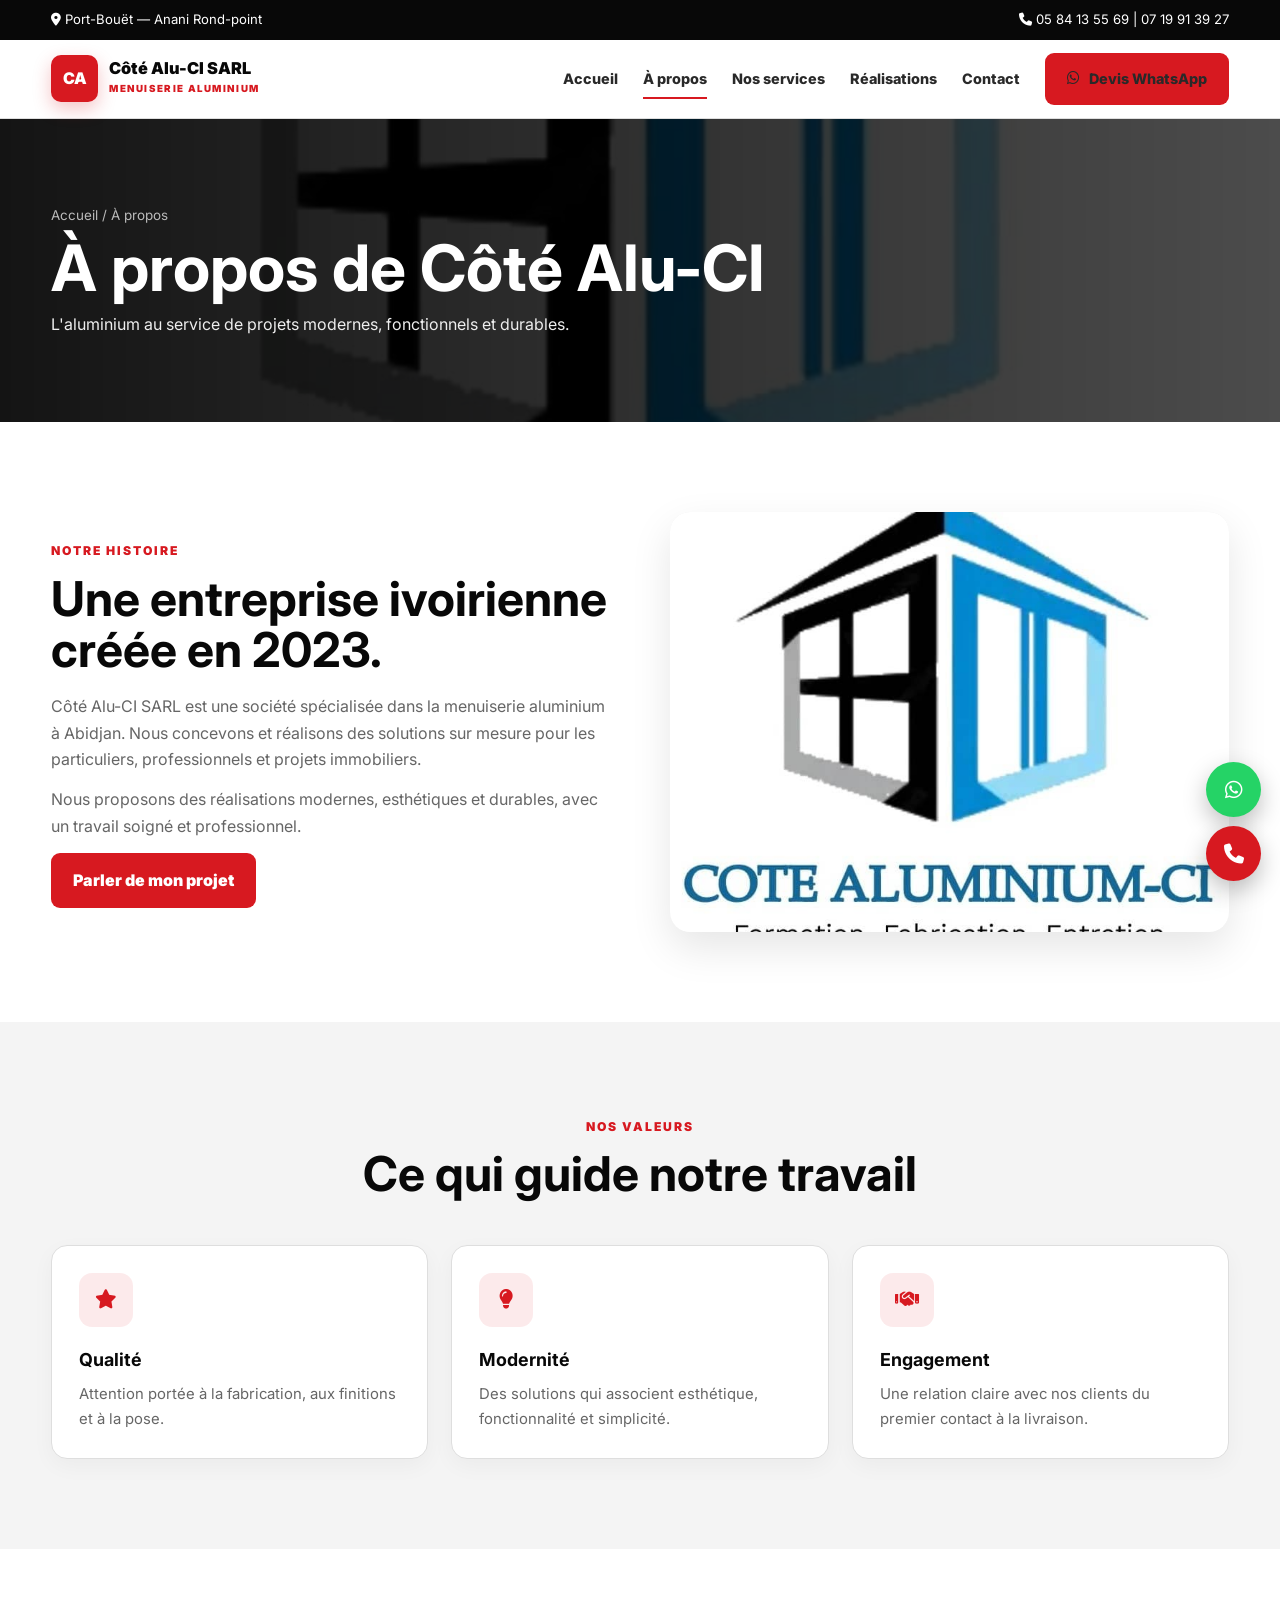
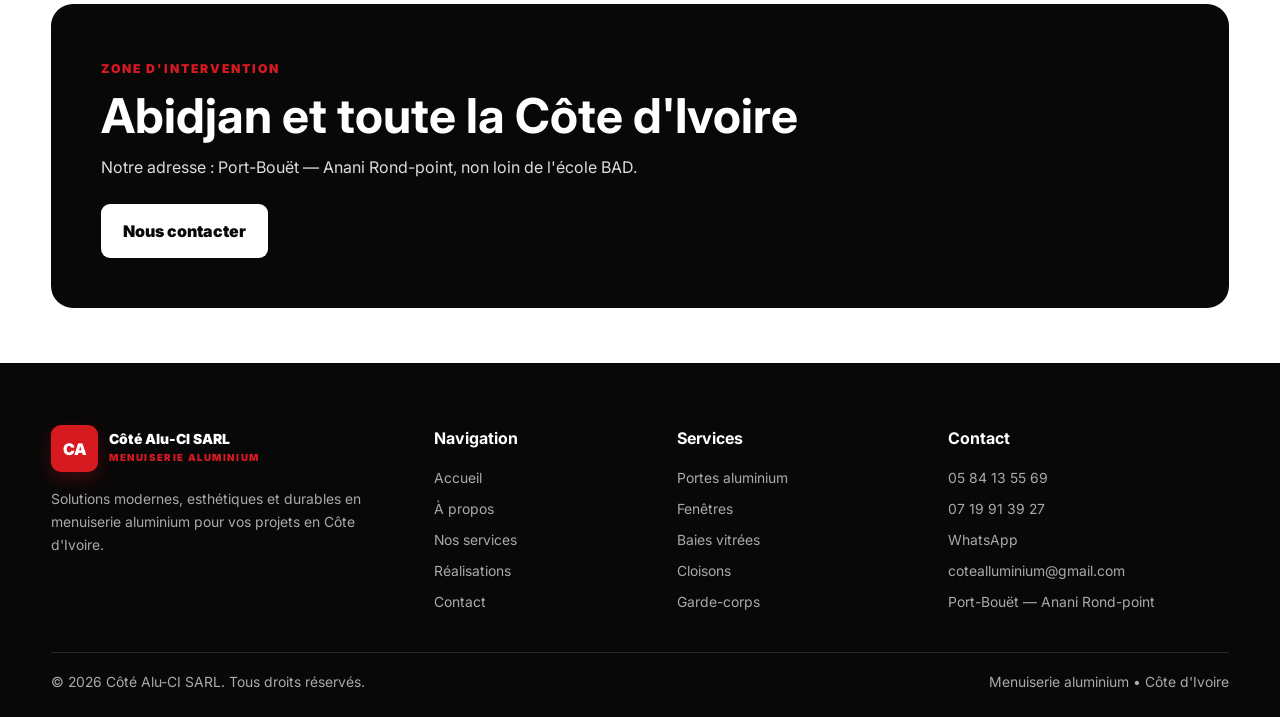
==== a-propos.html @ 387f0990 "V1 ma first commit" ====
<!DOCTYPE html>
<html lang="fr">
<head>
    <!-- ==========================================================
         CONFIGURATION GÉNÉRALE DE LA PAGE
         ========================================================== -->
    <!-- Encodage des caractères -->
    <meta charset="UTF-8">
    <!-- Adaptation de la page aux mobiles et tablettes -->
    <meta name="viewport" content="width=device-width, initial-scale=1.0">
    <!-- Couleur du navigateur sur mobile -->
    <meta name="theme-color" content="#d71920">
    <!-- ==========================================================
         FAVICON / LOGO DU SITE
         ========================================================== -->
    <link rel="icon" href="Images/LOGO.jpeg" type="image/jpeg">
    <!-- ==========================================================
         POLICE GOOGLE : INTER
         ========================================================== -->
    <link rel="preconnect" href="https://fonts.googleapis.com">
    <link rel="preconnect" href="https://fonts.gstatic.com" crossorigin>
    <link
        href="https://fonts.googleapis.com/css2?family=Inter:wght@400;500;600;700;800;900&display=swap"
        rel="stylesheet">
    <!-- ==========================================================
         FONT AWESOME
         Bibliothèque d'icônes utilisée sur le site
         ========================================================== -->
    <link
        rel="stylesheet"
        href="https://cdnjs.cloudflare.com/ajax/libs/font-awesome/6.5.2/css/all.min.css">
    <!-- ==========================================================
         AOS
         Bibliothèque utilisée pour les animations au défilement
         ========================================================== -->
    <link
        rel="stylesheet"
        href="https://unpkg.com/aos@2.3.4/dist/aos.css">
    <!-- ==========================================================
         FEUILLE DE STYLE PRINCIPALE
         ========================================================== -->
    <link rel="stylesheet" href="css/style.css">
    <!-- ==========================================================
         TITRE ET INFORMATIONS SEO
         ========================================================== -->
    <title>À propos | Côté Alu-CI SARL</title>
    <meta
        name="description"
        content="Découvrez Côté Alu-CI SARL, son savoir-faire et ses engagements.">
    <link
        rel="canonical"
        href="https://www.cotealu-ci.com/a-propos.html">
</head>
<body>
    <!-- ==========================================================
         HEADER / EN-TÊTE DU SITE
         ========================================================== -->
    <header>
        <!-- ======================================================
             BARRE SUPÉRIEURE
             Adresse et coordonnées téléphoniques
             ====================================================== -->
        <div class="topbar">
            <div class="container">
                <!-- Adresse de l'entreprise -->
                <span>
                    <i class="fa-solid fa-location-dot"></i>
                    Port-Bouët — Anani Rond-point
                </span>
                <!-- Numéros de téléphone -->
                <span>
                    <i class="fa-solid fa-phone"></i>
                    05 84 13 55 69 | 07 19 91 39 27
                </span>
            </div>
        </div>
        <!-- ======================================================
             MENU DE NAVIGATION PRINCIPAL
             ====================================================== -->
        <nav class="navbar">
            <div class="container nav-wrap">
                <!-- =================================================
                     LOGO DE L'ENTREPRISE
                     ================================================= -->
                <a class="logo" href="index.html">
                    <!-- Symbole du logo -->
                    <div class="logo-mark">
                        CA
                    </div>
                    <!-- Nom et activité de l'entreprise -->
                    <div class="logo-text">
                        <span>
                            Côté Alu-CI SARL
                        </span>
                        <small>
                            MENUISERIE ALUMINIUM
                        </small>
                    </div>
                </a>
                <!-- =================================================
                     BOUTON DU MENU MOBILE
                     ================================================= -->
                <button
                    class="menu-toggle"
                    type="button"
                    aria-label="Ouvrir le menu"
                    aria-expanded="false">
                    <i class="fa-solid fa-bars"></i>
                </button>
                <!-- =================================================
                     LIENS DE NAVIGATION
                     ================================================= -->
                <div class="nav-links">
                    <!-- Lien vers l'accueil -->
                    <a class="" href="index.html">
                        Accueil
                    </a>
                    <!-- Page actuelle -->
                    <a class="active" href="a-propos.html">
                        À propos
                    </a>
                    <!-- Lien vers les services -->
                    <a class="" href="services.html">
                        Nos services
                    </a>
                    <!-- Lien vers les réalisations -->
                    <a class="" href="realisations.html">
                        Réalisations
                    </a>
                    <!-- Lien vers la page contact -->
                    <a class="" href="contact.html">
                        Contact
                    </a>
                    <!-- Bouton de contact WhatsApp -->
                    <a
                        class="btn btn-red"
                        href="https://wa.me/2250719913927"
                        target="_blank"
                        rel="noopener">
                        <i class="fa-brands fa-whatsapp"></i>
                        Devis WhatsApp
                    </a>
                </div>
            </div>
        </nav>
    </header>
    <!-- ==========================================================
         HERO / BANNIÈRE DE LA PAGE À PROPOS
         ========================================================== -->
    <section class="page-hero">
        <div class="container">
            <!-- Fil d'Ariane -->
            <div class="breadcrumb">
                Accueil / À propos
            </div>
            <!-- Titre principal -->
            <h1 data-aos="fade-up">
                À propos de Côté Alu-CI
            </h1>
            <!-- Sous-titre -->
            <p data-aos="fade-up">
                L'aluminium au service de projets modernes,
                fonctionnels et durables.
            </p>
        </div>
    </section>
    <!-- ==========================================================
         SECTION : NOTRE HISTOIRE
         ========================================================== -->
    <section class="section">
        <div class="container split">
            <!-- ==================================================
                 PRÉSENTATION DE L'ENTREPRISE
                 Animation depuis la droite
                 ================================================== -->
            <div data-aos="fade-right">
                <!-- Petit titre -->
                <div class="eyebrow">
                    Notre histoire
                </div>
                <!-- Titre de la section -->
                <h2>
                    Une entreprise ivoirienne créée en 2023.
                </h2>
                <!-- Premier paragraphe -->
                <p>
                    Côté Alu-CI SARL est une société spécialisée
                    dans la menuiserie aluminium à Abidjan.
                    Nous concevons et réalisons des solutions
                    sur mesure pour les particuliers,
                    professionnels et projets immobiliers.
                </p>
                <!-- Deuxième paragraphe -->
                <p>
                    Nous proposons des réalisations modernes,
                    esthétiques et durables, avec un travail
                    soigné et professionnel.
                </p>
                <!-- Bouton WhatsApp -->
                <a
                    class="btn btn-red"
                    href="https://wa.me/2250719913927"
                    target="_blank"
                    rel="noopener">
                    Parler de mon projet
                </a>
            </div>
            <!-- ==================================================
                 VISUEL / LOGO DE L'ENTREPRISE
                 Animation depuis la gauche
                 ================================================== -->
            <div
                class="visual-card"
                data-aos="fade-left">
                <img
                    src="Images/LOGO.jpeg"
                    alt="Côté Alu-CI SARL">
            </div>
        </div>
    </section>
    <!-- ==========================================================
         SECTION : NOS VALEURS
         ========================================================== -->
    <section class="section bg-light">
        <div class="container">
            <!-- ==================================================
                 TITRE DE LA SECTION
                 ================================================== -->
            <div class="section-head">
                <div class="eyebrow">
                    Nos valeurs
                </div>
                <h2>
                    Ce qui guide notre travail
                </h2>
            </div>
            <!-- ==================================================
                 GRILLE DES TROIS VALEURS
                 ================================================== -->
            <div class="grid-3">
                <!-- =================================================
                     VALEUR 1 : QUALITÉ
                     ================================================= -->
                <div class="card">
                    <!-- Icône -->
                    <div class="icon-box">
                        <i class="fa-solid fa-star"></i>
                    </div>
                    <!-- Titre -->
                    <h3>
                        Qualité
                    </h3>
                    <!-- Description -->
                    <p>
                        Attention portée à la fabrication,
                        aux finitions et à la pose.
                    </p>
                </div>
                <!-- =================================================
                     VALEUR 2 : MODERNITÉ
                     ================================================= -->
                <div class="card">
                    <!-- Icône -->
                    <div class="icon-box">
                        <i class="fa-solid fa-lightbulb"></i>
                    </div>
                    <!-- Titre -->
                    <h3>
                        Modernité
                    </h3>
                    <!-- Description -->
                    <p>
                        Des solutions qui associent esthétique,
                        fonctionnalité et simplicité.
                    </p>
                </div>
                <!-- =================================================
                     VALEUR 3 : ENGAGEMENT
                     ================================================= -->
                <div class="card">
                    <!-- Icône -->
                    <div class="icon-box">
                        <i class="fa-solid fa-handshake"></i>
                    </div>
                    <!-- Titre -->
                    <h3>
                        Engagement
                    </h3>
                    <!-- Description -->
                    <p>
                        Une relation claire avec nos clients
                        du premier contact à la livraison.
                    </p>
                </div>
            </div>
        </div>
    </section>
    <!-- ==========================================================
         SECTION : ZONE D'INTERVENTION
         ========================================================== -->
    <section class="section-sm">
        <div class="container">
            <div class="cta">
                <!-- Petit titre -->
                <div class="eyebrow">
                    Zone d'intervention
                </div>
                <!-- Titre -->
                <h2>
                    Abidjan et toute la Côte d'Ivoire
                </h2>
                <!-- Adresse -->
                <p>
                    Notre adresse : Port-Bouët — Anani Rond-point,
                    non loin de l'école BAD.
                </p>
                <!-- Bouton vers la page contact -->
                <a
                    class="btn btn-white"
                    href="contact.html">
                    Nous contacter
                </a>
            </div>
        </div>
    </section>
    <!-- ==========================================================
         FOOTER DU SITE
         ========================================================== -->
    <footer class="footer">
        <div class="container">
            <div class="footer-grid">
                <!-- =================================================
                     INFORMATIONS SUR L'ENTREPRISE
                     ================================================= -->
                <div>
                    <!-- Logo du footer -->
                    <div
                        class="logo"
                        style="margin-bottom:16px">
                        <div class="logo-mark">
                            CA
                        </div>
                        <div class="logo-text">
                            <span>
                                Côté Alu-CI SARL
                            </span>
                            <small>
                                MENUISERIE ALUMINIUM
                            </small>
                        </div>
                    </div>
                    <!-- Description de l'entreprise -->
                    <p>
                        Solutions modernes, esthétiques et durables
                        en menuiserie aluminium pour vos projets
                        en Côte d'Ivoire.
                    </p>
                </div>
                <!-- =================================================
                     NAVIGATION DU FOOTER
                     ================================================= -->
                <div>
                    <h3>
                        Navigation
                    </h3>
                    <div class="footer-links">
                        <a href="index.html">
                            Accueil
                        </a>
                        <a href="a-propos.html">
                            À propos
                        </a>
                        <a href="services.html">
                            Nos services
                        </a>
                        <a href="realisations.html">
                            Réalisations
                        </a>
                        <a href="contact.html">
                            Contact
                        </a>
                    </div>
                </div>
                <!-- =================================================
                     SERVICES DU FOOTER
                     ================================================= -->
                <div>
                    <h3>
                        Services
                    </h3>
                    <div class="footer-links">
                        <a href="services.html">
                            Portes aluminium
                        </a>
                        <a href="services.html">
                            Fenêtres
                        </a>
                        <a href="services.html">
                            Baies vitrées
                        </a>
                        <a href="services.html">
                            Cloisons
                        </a>
                        <a href="services.html">
                            Garde-corps
                        </a>
                    </div>
                </div>
                <!-- =================================================
                     INFORMATIONS DE CONTACT
                     ================================================= -->
                <div>
                    <h3>
                        Contact
                    </h3>
                    <div class="footer-links">
                        <!-- Téléphone 1 -->
                        <a href="tel:+2250584135569">
                            05 84 13 55 69
                        </a>
                        <!-- Téléphone 2 -->
                        <a href="tel:+2250719913927">
                            07 19 91 39 27
                        </a>
                        <!-- WhatsApp -->
                        <a
                            href="https://wa.me/2250719913927"
                            target="_blank"
                            rel="noopener">
                            WhatsApp
                        </a>
                        <!-- Adresse email -->
                        <a href="mailto:cotealluminium@gmail.com">
                            cotealluminium@gmail.com
                        </a>
                        <!-- Adresse physique -->
                        <span>
                            Port-Bouët — Anani Rond-point
                        </span>
                    </div>
                </div>
            </div>
            <!-- ==================================================
                 COPYRIGHT ET INFORMATIONS COMPLÉMENTAIRES
                 ================================================== -->
            <div class="footer-bottom">
                <!-- Copyright dynamique -->
                <span>
                    ©
                    <span data-year></span>
                    Côté Alu-CI SARL.
                    Tous droits réservés.
                </span>
                <!-- Activité -->
                <span>
                    Menuiserie aluminium • Côte d'Ivoire
                </span>
            </div>
        </div>
    </footer>
    <!-- ==========================================================
         BOUTONS FLOTTANTS
         ========================================================== -->
    <div class="float-actions">
        <!-- ======================================================
             BOUTON WHATSAPP FLOTTANT
             ====================================================== -->
        <a
            class="float-btn whatsapp"
            href="https://wa.me/2250719913927"
            target="_blank"
            rel="noopener"
            aria-label="WhatsApp">
            <i class="fa-brands fa-whatsapp"></i>
        </a>
        <!-- ======================================================
             BOUTON TÉLÉPHONE FLOTTANT
             ====================================================== -->
        <a
            class="float-btn phone"
            href="tel:+2250719913927"
            aria-label="Appeler">
            <i class="fa-solid fa-phone"></i>
        </a>
    </div>
    <!-- ==========================================================
         SCRIPTS JAVASCRIPT
         ========================================================== -->
    <!-- Bibliothèque AOS pour les animations -->
    <script src="https://unpkg.com/aos@2.3.4/dist/aos.js"></script>
    <!-- JavaScript principal du site -->
    <script src="js/app.js"></script>
</body>
</html>
---- css/style.css ----
/* ==========================================================
   VARIABLES GLOBALES
   ========================================================== */
:root{
  --red:#d71920;
  --red-dark:#a80f15;
  --red-light:#ef3b42;
  --black:#080808;
  --black-2:#111111;
  --white:#ffffff;
  --gray:#f4f4f4;
  --gray-2:#e9e9e9;
  --text:#222222;
  --muted:#666666;
  --border:#dedede;
  --shadow:0 16px 40px rgba(0,0,0,.10);
  --radius:16px;
  --transition:.28s ease;
}

/* ==========================================================
   RÉINITIALISATION ET STYLES GÉNÉRAUX
   ========================================================== */
*{margin:0;padding:0;box-sizing:border-box}
html{scroll-behavior:smooth}
body{
  font-family:Inter,Arial,sans-serif;color:var(--text);background:var(--white);
  line-height:1.65;overflow-x:hidden
}

/* Images */
img{max-width:100%;display:block}

/* Liens */
a{text-decoration:none;color:inherit}

/* Champs de formulaire et boutons */
button,input,textarea,select{font:inherit}

/* Conteneur principal */
.container{width:min(1180px,92%);margin:auto}

/* Espacement des sections */
.section{padding:90px 0}
.section-sm{padding:55px 0}

/* Arrière-plan gris clair */
.bg-light{background:var(--gray)}

/* Alignement centré */
.text-center{text-align:center}

/* ==========================================================
   PETITS TITRES / EYEBROW
   ========================================================== */
.eyebrow{
  display:inline-block;color:var(--red);font-size:.76rem;font-weight:900;
  text-transform:uppercase;letter-spacing:2px
}

/* ==========================================================
   EN-TÊTE DES SECTIONS
   ========================================================== */
.section-head{max-width:760px;margin:0 auto 45px;text-align:center}
.section-head h2{
  color:var(--black);font-size:clamp(2rem,4vw,3rem);line-height:1.08;margin:10px 0 14px
}
.section-head p{color:var(--muted)}

/* ==========================================================
   BARRE SUPÉRIEURE
   ========================================================== */
.topbar{background:var(--black);color:#fff;padding:9px 0;font-size:.82rem}
.topbar .container{display:flex;justify-content:space-between;gap:20px}

/* ==========================================================
   BARRE DE NAVIGATION
   ========================================================== */
.navbar{
  position:sticky;top:0;z-index:1000;background:rgba(255,255,255,.97);
  border-bottom:1px solid var(--border);backdrop-filter:blur(12px)
}

/* Conteneur de navigation */
.nav-wrap{height:78px;display:flex;align-items:center;justify-content:space-between}

/* ==========================================================
   LOGO
   ========================================================== */
.logo{display:flex;align-items:center;gap:11px;font-weight:900;color:var(--black)}
.logo img{width:48px;height:48px;object-fit:contain;border-radius:8px}

/* Carré rouge contenant les initiales CA */
.logo-mark{
  width:47px;height:47px;border-radius:10px;background:var(--red);color:#fff;
  display:grid;place-items:center;font-weight:950;box-shadow:0 7px 18px rgba(215,25,32,.25)
}

/* Texte du logo */
.logo-text span{display:block;font-size:1.02rem;line-height:1.1}
.logo-text small{display:block;color:var(--red);font-size:.61rem;letter-spacing:1.3px;margin-top:3px}

/* ==========================================================
   LIENS DE NAVIGATION
   ========================================================== */
.nav-links{display:flex;align-items:center;gap:25px}
.nav-links a{font-size:.9rem;font-weight:800;color:#292929;position:relative}

/* Soulignement animé des liens */
.nav-links a::after{
  content:"";position:absolute;left:0;bottom:-8px;width:0;height:2px;background:var(--red);transition:var(--transition)
}

/* État actif et survol */
.nav-links a:hover::after,.nav-links a.active::after{width:100%}

/* Bouton du menu mobile */
.menu-toggle{display:none;border:0;background:transparent;color:var(--black);font-size:1.5rem}

/* ==========================================================
   BOUTONS
   ========================================================== */
.btn{
  display:inline-flex;align-items:center;justify-content:center;gap:9px;
  padding:13px 21px;border-radius:9px;border:1px solid transparent;
  font-weight:900;transition:var(--transition);cursor:pointer
}

/* Bouton rouge */
.btn-red{background:var(--red);color:#fff}
.btn-red:hover{background:var(--red-dark);transform:translateY(-2px)}

/* Bouton noir */
.btn-black{background:var(--black);color:#fff}
.btn-black:hover{background:#2a2a2a;transform:translateY(-2px)}

/* Bouton avec contour blanc */
.btn-outline{border-color:#fff;color:#fff}
.btn-outline:hover{background:#fff;color:var(--black)}

/* Bouton blanc */
.btn-white{background:#fff;color:var(--black)}

/* ==========================================================
   SECTION HERO / BANNIÈRE PRINCIPALE
   ========================================================== */
.hero{
  min-height:calc(100vh - 87px);display:flex;align-items:center;color:#fff;
  background:
    linear-gradient(90deg,rgba(0,0,0,.94) 0%,rgba(0,0,0,.78) 52%,rgba(0,0,0,.43) 100%),
    url('../Images/LOGO.jpeg') center/cover no-repeat;
  background-color:var(--black)
}

/* Contenu de la bannière */
.hero-content{max-width:800px;padding:90px 0}

/* Titre principal */
.hero h1{font-size:clamp(2.5rem,6vw,5.2rem);line-height:1.01;letter-spacing:-2px;margin:12px 0 22px}

/* Mise en évidence du texte du titre */
.hero h1 span{color:var(--red-light)}

/* Texte descriptif */
.hero p{font-size:1.08rem;color:#eee;max-width:680px}

/* Boutons du hero */
.hero-actions{display:flex;flex-wrap:wrap;gap:12px;margin-top:30px}

/* Badges du hero */
.hero-badges{display:flex;flex-wrap:wrap;gap:10px;margin-top:28px}

/* Style des badges */
.badge{border:1px solid rgba(255,255,255,.24);background:rgba(255,255,255,.07);border-radius:999px;padding:7px 12px;font-size:.78rem}

/* ==========================================================
   HERO DES PAGES INTERNES
   ========================================================== */
.page-hero{
  padding:85px 0;color:#fff;background:
  linear-gradient(90deg,rgba(0,0,0,.92),rgba(0,0,0,.70)),
  url('../Images/LOGO.jpeg') center/cover no-repeat;background-color:var(--black)
}

/* Titre des pages internes */
.page-hero h1{font-size:clamp(2.3rem,5vw,4rem);line-height:1.05;margin:8px 0 10px}

/* Description */
.page-hero p{color:#eee;max-width:680px}

/* Fil d'Ariane */
.breadcrumb{color:#bbb;font-size:.84rem}

/* ==========================================================
   CARTES DE CONTENU
   ========================================================== */
.cards{display:grid;grid-template-columns:repeat(3,1fr);gap:23px}
.grid-3{display:grid;grid-template-columns:repeat(3,1fr);gap:23px}

/* Carte */
.card{
  background:#fff;border:1px solid var(--border);border-radius:var(--radius);
  padding:27px;box-shadow:0 7px 22px rgba(0,0,0,.04);transition:var(--transition)
}

/* Animation au survol */
.card:hover{transform:translateY(-6px);box-shadow:var(--shadow)}

/* Icône des cartes */
.icon-box{
  width:54px;height:54px;border-radius:13px;background:rgba(215,25,32,.09);
  color:var(--red);display:grid;place-items:center;font-size:1.2rem;margin-bottom:18px
}

/* Titre des cartes */
.card h3{color:var(--black);font-size:1.12rem;margin-bottom:8px}

/* Texte des cartes */
.card p{color:var(--muted);font-size:.93rem}

/* ==========================================================
   SECTION STATISTIQUES
   ========================================================== */
.stats{background:var(--red);color:#fff}
.stats-grid{display:grid;grid-template-columns:repeat(4,1fr);gap:15px}
.stat{text-align:center;padding:18px}

/* Chiffre principal */
.stat strong{display:block;font-size:2.25rem;line-height:1;color:#fff}

/* Libellé de la statistique */
.stat span{font-size:.85rem;color:#fff}

/* ==========================================================
   SECTION AVEC DEUX COLONNES
   ========================================================== */
.split{display:grid;grid-template-columns:1fr 1fr;gap:60px;align-items:center}

/* Titre */
.split h2{font-size:clamp(2rem,4vw,3rem);line-height:1.08;color:var(--black);margin:10px 0 17px}

/* Paragraphes */
.split p{color:var(--muted);margin-bottom:14px}

/* Liste avec icônes */
.check-list{display:grid;gap:11px;margin:22px 0}
.check-list li{display:flex;gap:10px}
.check-list i{color:var(--red);margin-top:5px}

/* ==========================================================
   VISUEL PRINCIPAL
   ========================================================== */
.visual-card{border-radius:20px;overflow:hidden;background:#eee;box-shadow:var(--shadow)}
.visual-card img{width:100%;aspect-ratio:4/3;object-fit:cover}

/* ==========================================================
   CARTES DES SERVICES
   ========================================================== */
.service-card{padding:0;overflow:hidden}
.service-card img{width:100%;aspect-ratio:16/10;object-fit:cover;background:#eee}
.service-card .body{padding:23px}

/* ==========================================================
   GALERIE DES RÉALISATIONS
   ========================================================== */
.gallery{display:grid;grid-template-columns:repeat(3,1fr);gap:15px}

/* Élément individuel de la galerie */
.gallery-item{position:relative;overflow:hidden;border-radius:14px;background:#eee;cursor:pointer}

/* Image de la galerie */
.gallery-item img{width:100%;aspect-ratio:4/3;object-fit:cover;transition:.45s}

/* Zoom de l'image au survol */
.gallery-item:hover img{transform:scale(1.06)}

/* Légende de l'image */
.gallery-caption{
  position:absolute;left:0;right:0;bottom:0;padding:32px 15px 13px;
  color:#fff;font-weight:850;background:linear-gradient(transparent,rgba(0,0,0,.78))
}

/* ==========================================================
   BLOC D'APPEL À L'ACTION
   ========================================================== */
.cta{background:var(--black);color:#fff;border-radius:22px;padding:50px}

/* Titre du CTA */
.cta h2{font-size:clamp(2rem,4vw,3rem);line-height:1.08;margin:9px 0 12px}

/* Texte du CTA */
.cta p{max-width:720px;color:#ddd;margin-bottom:24px}

/* ==========================================================
   SECTION CONTACT
   ========================================================== */
.contact-grid{display:grid;grid-template-columns:.82fr 1.18fr;gap:30px}

/* Liste des coordonnées */
.contact-list{display:grid;gap:14px}

/* Élément individuel de contact */
.contact-item{
  display:flex;gap:14px;padding:17px;border:1px solid var(--border);
  border-radius:14px;background:#fff
}

/* Icône du contact */
.contact-item .icon-box{margin:0;flex:none;width:44px;height:44px}

/* Titre du contact */
.contact-item h4{color:var(--black);margin-bottom:2px}

/* Informations de contact */
.contact-item p,.contact-item a{font-size:.89rem;color:var(--muted)}

/* ==========================================================
   FORMULAIRE
   ========================================================== */
.form-card{padding:30px;border:1px solid var(--border);border-radius:18px;background:#fff;box-shadow:var(--shadow)}
.form-grid{display:grid;grid-template-columns:1fr 1fr;gap:15px}

/* Champ individuel */
.field{display:grid;gap:7px;margin-bottom:14px}

/* Champ occupant toute la largeur */
.field.full{grid-column:1/-1}

/* Libellé des champs */
.field label{font-size:.83rem;font-weight:850;color:var(--black)}

/* Champs de saisie */
.field input,.field textarea,.field select{
  width:100%;border:1px solid #d2d2d2;border-radius:9px;padding:12px 13px;
  outline:none;background:#fff;transition:var(--transition)
}

/* Zone de texte */
.field textarea{min-height:145px;resize:vertical}

/* État des champs lorsqu'ils sont sélectionnés */
.field input:focus,.field textarea:focus,.field select:focus{
  border-color:var(--red);box-shadow:0 0 0 4px rgba(215,25,32,.09)
}

/* ==========================================================
   CARTE GOOGLE MAPS
   ========================================================== */
.map{width:100%;height:440px;border:0;border-radius:18px}

/* ==========================================================
   MESSAGE D'INFORMATION
   ========================================================== */
.notice{padding:15px 18px;background:#fff5f5;border-left:4px solid var(--red);border-radius:9px;color:#5d171a;font-size:.9rem}

/* ==========================================================
   PIED DE PAGE
   ========================================================== */
.footer{background:var(--black);color:#ddd;padding:62px 0 23px}

/* Organisation des colonnes du footer */
.footer-grid{display:grid;grid-template-columns:1.25fr .75fr .85fr 1fr;gap:32px}

/* Titres du footer */
.footer h3{color:#fff;font-size:1rem;margin-bottom:15px}

/* Textes et liens */
.footer p,.footer a,.footer span{font-size:.87rem;color:#aaa}

/* Effet au survol des liens */
.footer a:hover{color:#fff}

/* Liste des liens */
.footer-links{display:grid;gap:8px}

/* Logo du footer */
.footer .logo{color:#fff}
.footer .logo-text span{color:#fff}

/* Ligne inférieure du footer */
.footer-bottom{border-top:1px solid #292929;margin-top:38px;padding-top:18px;display:flex;justify-content:space-between;gap:15px;font-size:.79rem;color:#888}

/* ==========================================================
   BOUTONS FLOTTANTS
   ========================================================== */
.float-actions{position:fixed;right:19px;bottom:19px;z-index:999;display:grid;gap:9px}

/* Style général des boutons flottants */
.float-btn{
  width:55px;height:55px;border-radius:50%;display:grid;place-items:center;
  color:#fff;font-size:1.25rem;box-shadow:0 9px 23px rgba(0,0,0,.25);transition:var(--transition)
}

/* Animation au survol */
.float-btn:hover{transform:translateY(-3px) scale(1.04)}

/* Couleurs des boutons flottants */
.whatsapp{background:#25d366}.phone{background:var(--red)}

/* ==========================================================
   FENÊTRE MODALE DE LA GALERIE
   ========================================================== */
.modal{position:fixed;inset:0;display:none;place-items:center;padding:22px;background:rgba(0,0,0,.88);z-index:2000}

/* Affichage de la modale lorsqu'elle est active */
.modal.open{display:grid}

/* Image affichée dans la modale */
.modal img{max-width:95vw;max-height:86vh;border-radius:12px}

/* Bouton de fermeture */
.modal-close{position:absolute;right:22px;top:15px;background:none;border:0;color:#fff;font-size:2.1rem;cursor:pointer}

/* ==========================================================
   RESPONSIVE — TABLETTES ET PETITS ÉCRANS
   ========================================================== */
@media(max-width:920px){

  /* Menu de navigation mobile */
  .nav-links{
    position:absolute;top:78px;left:0;right:0;display:none;flex-direction:column;
    align-items:stretch;background:#fff;padding:20px;border-bottom:1px solid var(--border);
    box-shadow:0 15px 30px rgba(0,0,0,.08)
  }

  /* Affichage du menu lorsqu'il est ouvert */
  .nav-links.open{display:flex}

  /* Bouton du menu en pleine largeur */
  .nav-links .btn{width:100%}

  /* Affichage du bouton hamburger */
  .menu-toggle{display:block}

  /* Passage des cartes sur deux colonnes */
  .cards,.grid-3{grid-template-columns:1fr 1fr}

  /* Passage des blocs principaux sur une colonne */
  .split,.contact-grid{grid-template-columns:1fr;gap:35px}

  /* Organisation du footer */
  .footer-grid{grid-template-columns:1fr 1fr}
}

/* ==========================================================
   RESPONSIVE — SMARTPHONES
   ========================================================== */
@media(max-width:620px){

  /* Masquage de la barre supérieure */
  .topbar{display:none}

  /* Réduction des espacements */
  .section{padding:68px 0}
  .section-sm{padding:45px 0}

  /* Adaptation de la section hero */
  .hero{min-height:760px}
  .hero-content{padding:55px 0}
  .hero h1{letter-spacing:-1px}

  /* Passage des grilles sur une seule colonne */
  .cards,.grid-3,.stats-grid,.gallery,.footer-grid,.form-grid{grid-template-columns:1fr}

  /* Réinitialisation de la largeur du champ pleine largeur */
  .field.full{grid-column:auto}

  /* Boutons hero en pleine largeur */
  .hero-actions .btn{width:100%}

  /* Adaptation du CTA */
  .cta{padding:32px 23px}

  /* Réduction de la hauteur de la carte */
  .map{height:350px}

  /* Footer en colonne */
  .footer-bottom{flex-direction:column}
}
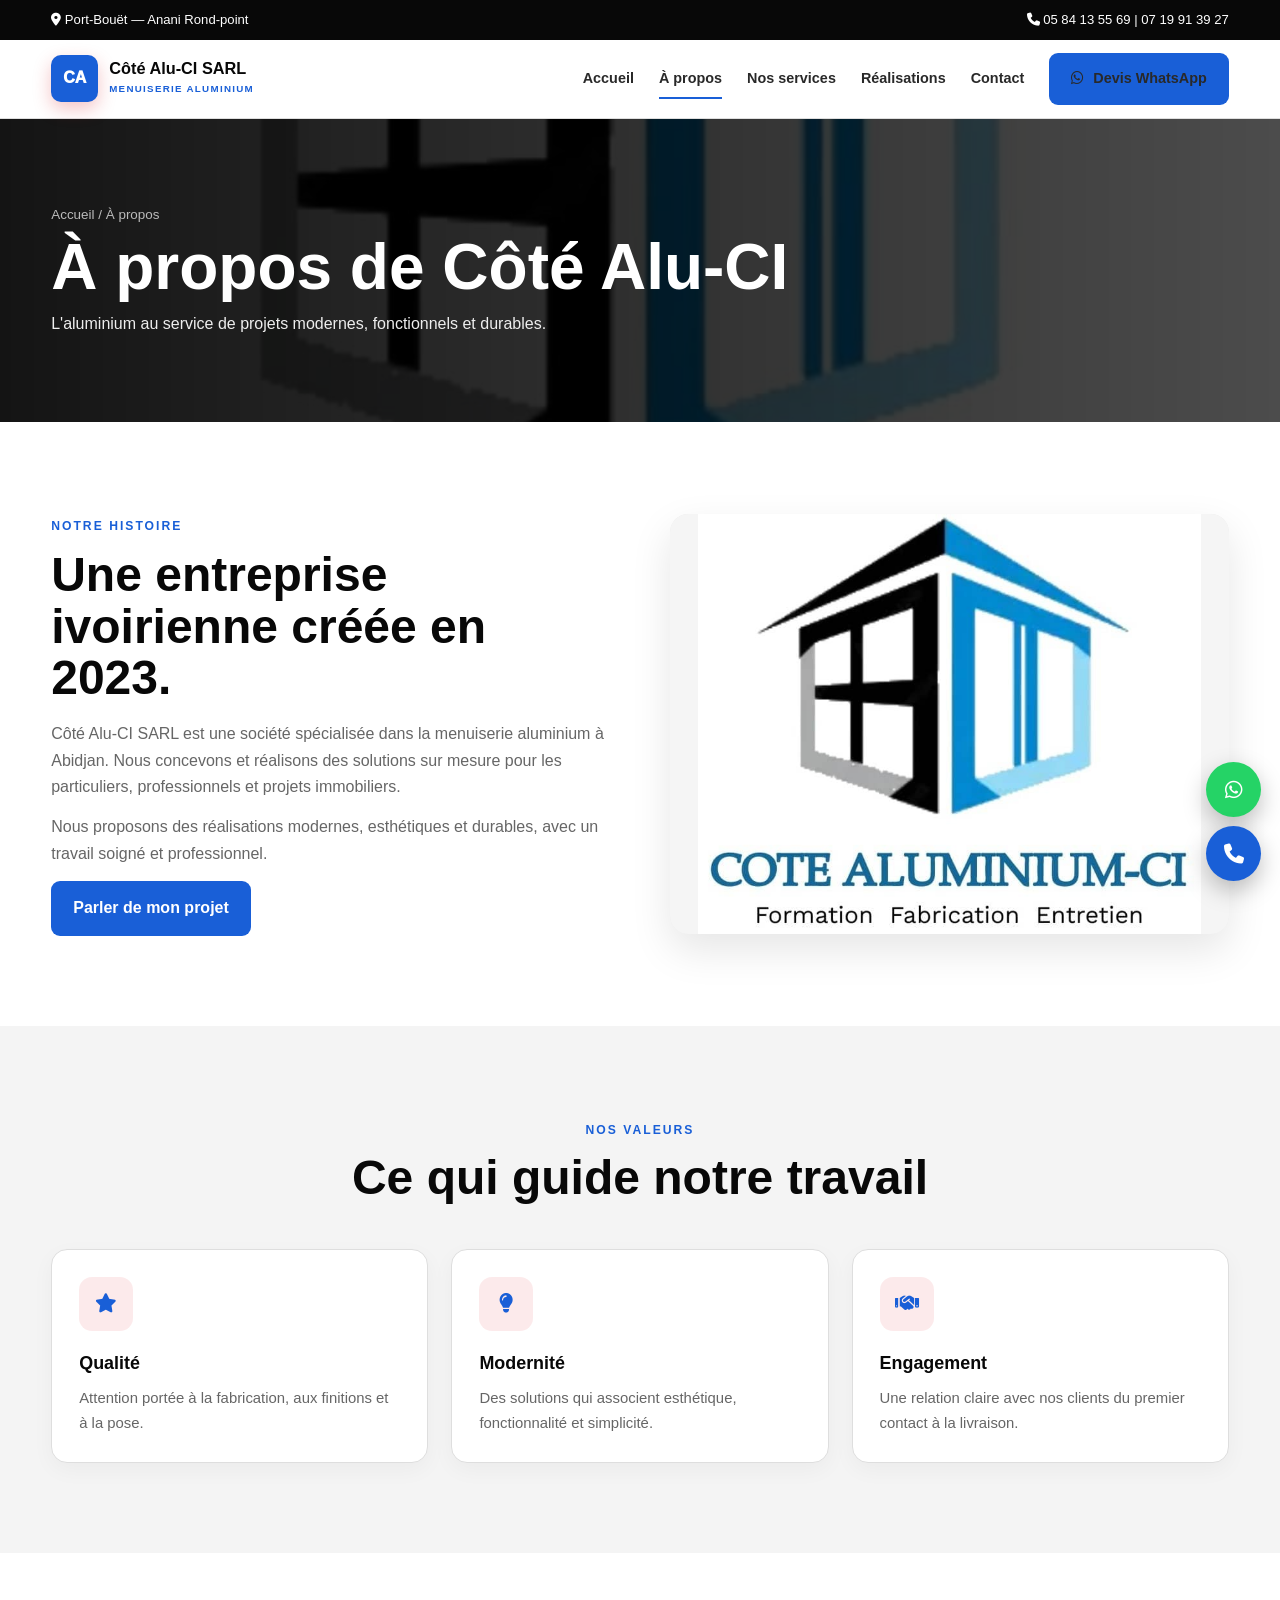
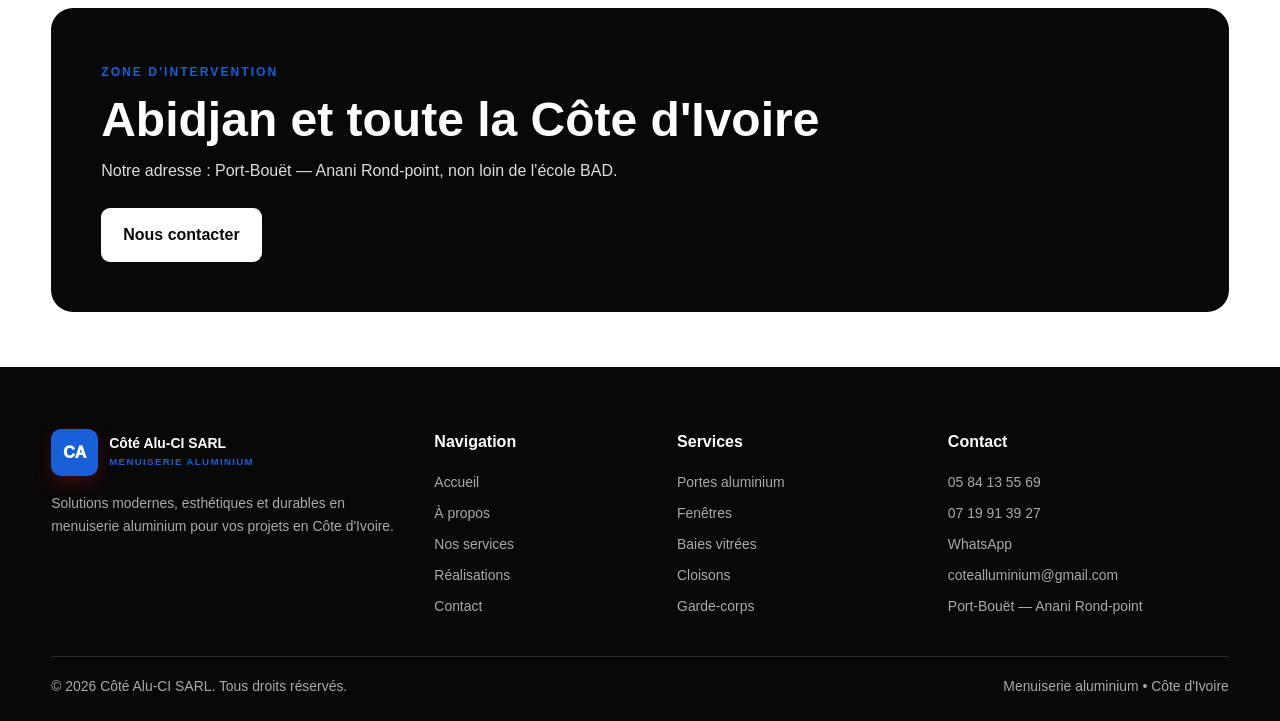
==== commit 12781bae: "Changement du preview des videos dans la realisation" ====
--- a/a-propos.html
+++ b/a-propos.html
@@ -6,10 +6,12 @@
          ========================================================== -->
     <!-- Encodage des caractères -->
     <meta charset="UTF-8">
+    <meta name="referrer" content="strict-origin-when-cross-origin">
+    <meta http-equiv="Content-Security-Policy" content="default-src 'self'; base-uri 'self'; object-src 'none'; img-src 'self' data:; font-src 'self' https://fonts.gstatic.com https://cdnjs.cloudflare.com data:; style-src 'self' 'unsafe-inline' https://fonts.googleapis.com https://cdnjs.cloudflare.com https://unpkg.com; script-src 'self' https://unpkg.com; connect-src 'self'; media-src 'self'; frame-src https://maps.google.com https://www.google.com; form-action 'self' https://wa.me; upgrade-insecure-requests">
     <!-- Adaptation de la page aux mobiles et tablettes -->
     <meta name="viewport" content="width=device-width, initial-scale=1.0">
     <!-- Couleur du navigateur sur mobile -->
-    <meta name="theme-color" content="#d71920">
+    <meta name="theme-color" content="#195fd7">
     <!-- ==========================================================
          FAVICON / LOGO DU SITE
          ========================================================== -->
@@ -136,7 +138,7 @@
                         class="btn btn-red"
                         href="https://wa.me/2250719913927"
                         target="_blank"
-                        rel="noopener">
+                        rel="noopener noreferrer">
                         <i class="fa-brands fa-whatsapp"></i>
                         Devis WhatsApp
                     </a>
@@ -201,7 +203,7 @@
                     class="btn btn-red"
                     href="https://wa.me/2250719913927"
                     target="_blank"
-                    rel="noopener">
+                    rel="noopener noreferrer">
                     Parler de mon projet
                 </a>
             </div>
@@ -426,7 +428,7 @@
                         <a
                             href="https://wa.me/2250719913927"
                             target="_blank"
-                            rel="noopener">
+                            rel="noopener noreferrer">
                             WhatsApp
                         </a>
                         <!-- Adresse email -->
@@ -469,7 +471,7 @@
             class="float-btn whatsapp"
             href="https://wa.me/2250719913927"
             target="_blank"
-            rel="noopener"
+            rel="noopener noreferrer"
             aria-label="WhatsApp">
             <i class="fa-brands fa-whatsapp"></i>
         </a>
--- a/css/style.css
+++ b/css/style.css
@@ -2,9 +2,9 @@
    VARIABLES GLOBALES
    ========================================================== */
 :root{
-  --red:#d71920;
-  --red-dark:#a80f15;
-  --red-light:#ef3b42;
+  --red:#195fd7;
+  --red-dark:#0f1ea8;
+  --red-light:#3b41ef;
   --black:#080808;
   --black-2:#111111;
   --white:#ffffff;
@@ -221,7 +221,9 @@
 /* ==========================================================
    SECTION STATISTIQUES
    ========================================================== */
-.stats{background:var(--red);color:#fff}
+.stats {background: #2563EB;
+  color: #fff;
+}
 .stats-grid{display:grid;grid-template-columns:repeat(4,1fr);gap:15px}
 .stat{text-align:center;padding:18px}
 
@@ -476,4 +478,295 @@
 
   /* Footer en colonne */
   .footer-bottom{flex-direction:column}
-}+}/* ==================================================
+GOOGLE MAPS : STYLE DE LA CARTE DE LOCALISATION
+================================================== */
+
+/*
+Conteneur de la carte.
+Il définit la hauteur, les bordures et l'apparence générale.
+*/
+.map-container {
+position: relative;
+width: 100%;
+height: 420px;
+margin-top: 25px;
+overflow: hidden;
+border-radius: 16px;
+background-color: #f1f1f1;
+box-shadow: 0 8px 25px rgba(0, 0, 0, 0.08);
+}
+
+/*
+Iframe Google Maps.
+La carte occupe toute la surface du conteneur.
+*/
+.map-container .map {
+display: block;
+width: 100%;
+height: 100%;
+min-height: 0;
+border: 0;
+}
+
+/*
+Bouton permettant d'ouvrir la carte dans Google Maps.
+Le bouton est centré sous la carte.
+*/
+.map-link {
+display: flex;
+justify-content: center;
+margin-top: 20px;
+}
+
+/*
+Tablettes et téléphones.
+La hauteur de la carte est réduite pour mieux s'adapter.
+*/
+@media screen and (max-width: 768px) {
+
+.map-container {
+    height: 320px;
+    border-radius: 12px;
+}
+
+}
+
+/*
+Petits téléphones.
+La carte conserve une hauteur suffisante pour être utilisable.
+*/
+@media screen and (max-width: 480px) {
+
+.map-container {
+    height: 260px;
+}
+
+}
+
+/* =====================================================
+   AFFICHAGE DES IMAGES — CÔTÉ ALU-CI SARL
+   ===================================================== */
+
+/* Image de présentation de l'entreprise */
+.visual-card {
+    width: 100%;
+    min-width: 0;
+    overflow: hidden;
+    border-radius: 18px;
+}
+
+.visual-card img {
+    display: block;
+    width: 100%;
+    height: 420px;
+    object-fit: contain;
+    object-position: center;
+    background: #f5f5f5;
+    border-radius: inherit;
+}
+
+/* Galerie des réalisations */
+.gallery {
+    display: grid;
+    grid-template-columns: repeat(3, minmax(0, 1fr));
+    gap: 24px;
+    align-items: stretch;
+}
+
+.gallery-item {
+    position: relative;
+    min-width: 0;
+    height: 300px;
+    overflow: hidden;
+    border-radius: 14px;
+    background: #f3f3f3;
+    cursor: pointer;
+    isolation: isolate;
+}
+
+.gallery-item img {
+    display: block;
+    width: 100%;
+    height: 100%;
+    object-fit: cover;
+    object-position: center;
+    transition: transform 0.4s ease;
+}
+
+.gallery-item:hover img {
+    transform: scale(1.06);
+}
+
+/* Légende des images */
+.gallery-caption {
+    position: absolute;
+    right: 0;
+    bottom: 0;
+    left: 0;
+    padding: 18px 14px;
+    color: #fff;
+    font-weight: 600;
+    background: linear-gradient(
+        to top,
+        rgba(0, 0, 0, 0.8),
+        rgba(0, 0, 0, 0)
+    );
+    z-index: 1;
+}
+
+/* Fenêtre d'agrandissement */
+#galleryModal {
+    display: none;
+    position: fixed;
+    inset: 0;
+    z-index: 9999;
+    padding: 60px 20px 25px;
+    align-items: center;
+    justify-content: center;
+    background: rgba(0, 0, 0, 0.92);
+}
+
+#galleryModal.active {
+    display: flex;
+}
+
+#modalImage {
+    display: block;
+    width: auto;
+    height: auto;
+    max-width: 100%;
+    max-height: calc(100vh - 100px);
+    object-fit: contain;
+    border-radius: 8px;
+}
+
+#galleryModal .modal-close {
+    position: absolute;
+    top: 15px;
+    right: 25px;
+    padding: 5px 12px;
+    border: none;
+    color: white;
+    background: transparent;
+    font-size: 40px;
+    cursor: pointer;
+}
+
+/* Tablettes */
+@media (max-width: 900px) {
+    .gallery {
+        grid-template-columns: repeat(2, minmax(0, 1fr));
+        gap: 18px;
+    }
+
+    .gallery-item {
+        height: 260px;
+    }
+
+    .visual-card img {
+        height: 350px;
+    }
+}
+
+/* Téléphones */
+@media (max-width: 600px) {
+    .gallery {
+        grid-template-columns: 1fr;
+        gap: 18px;
+    }
+
+    .gallery-item {
+        height: 260px;
+    }
+
+    .visual-card img {
+        height: 280px;
+    }
+
+    #galleryModal {
+        padding: 55px 12px 15px;
+    }
+
+    #modalImage {
+        max-width: 100%;
+        max-height: calc(100vh - 85px);
+    }
+
+    #galleryModal .modal-close {
+        top: 8px;
+        right: 12px;
+    }
+}
+
+/* Galerie vidéo : vignettes nettes, commandes accessibles et cartes adaptées au mobile. */
+body.page-realisations .gallery {
+    grid-template-columns: repeat(3, minmax(0, 1fr));
+    gap: 24px;
+    align-items: stretch;
+}
+
+body.page-realisations .gallery-item {
+    display: flex;
+    height: auto;
+    min-width: 0;
+    flex-direction: column;
+    cursor: default;
+    background: #fff;
+    box-shadow: 0 12px 28px rgba(0, 0, 0, 0.1);
+    transition: transform 0.25s ease, box-shadow 0.25s ease;
+}
+
+body.page-realisations .gallery-item:hover {
+    transform: translateY(-3px);
+    box-shadow: 0 18px 36px rgba(0, 0, 0, 0.16);
+}
+
+body.page-realisations .gallery-item video {
+    display: block;
+    width: 100%;
+    aspect-ratio: 16 / 9;
+    object-fit: contain;
+    background: #111;
+}
+
+body.page-realisations .gallery-item .gallery-caption {
+    position: static;
+    display: flex;
+    min-height: 60px;
+    align-items: center;
+    padding: 13px 16px;
+    color: var(--black);
+    font-weight: 750;
+    background: #fff;
+    border-top: 1px solid var(--gray-2);
+}
+
+body.page-realisations .gallery-item:focus-within {
+    outline: 3px solid var(--red);
+    outline-offset: 3px;
+}
+
+@media (max-width: 900px) {
+    body.page-realisations .gallery {
+        grid-template-columns: repeat(2, minmax(0, 1fr));
+        gap: 18px;
+    }
+}
+
+@media (max-width: 600px) {
+    body.page-realisations .gallery {
+        grid-template-columns: 1fr;
+        gap: 16px;
+    }
+}
+
+@media (prefers-reduced-motion: reduce) {
+    body.page-realisations .gallery-item {
+        transition: none;
+    }
+
+    body.page-realisations .gallery-item:hover {
+        transform: none;
+    }
+}
